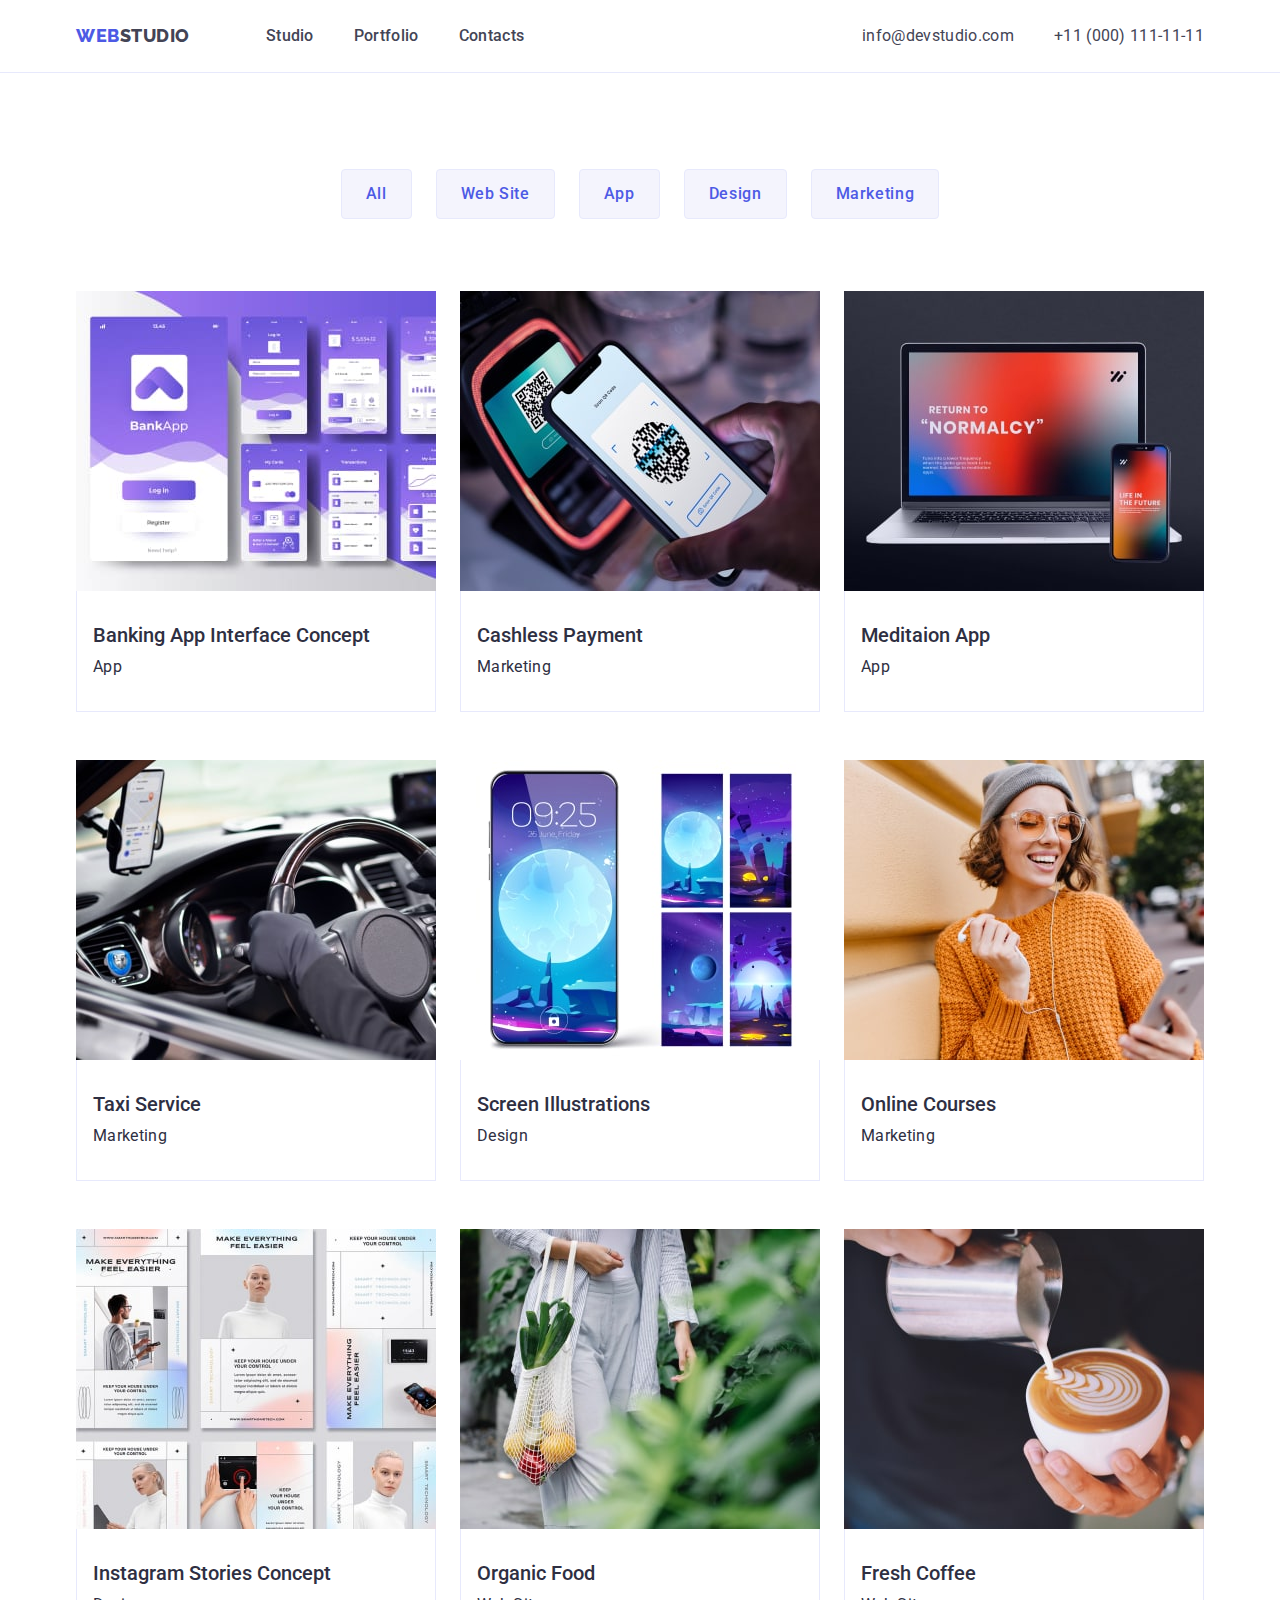
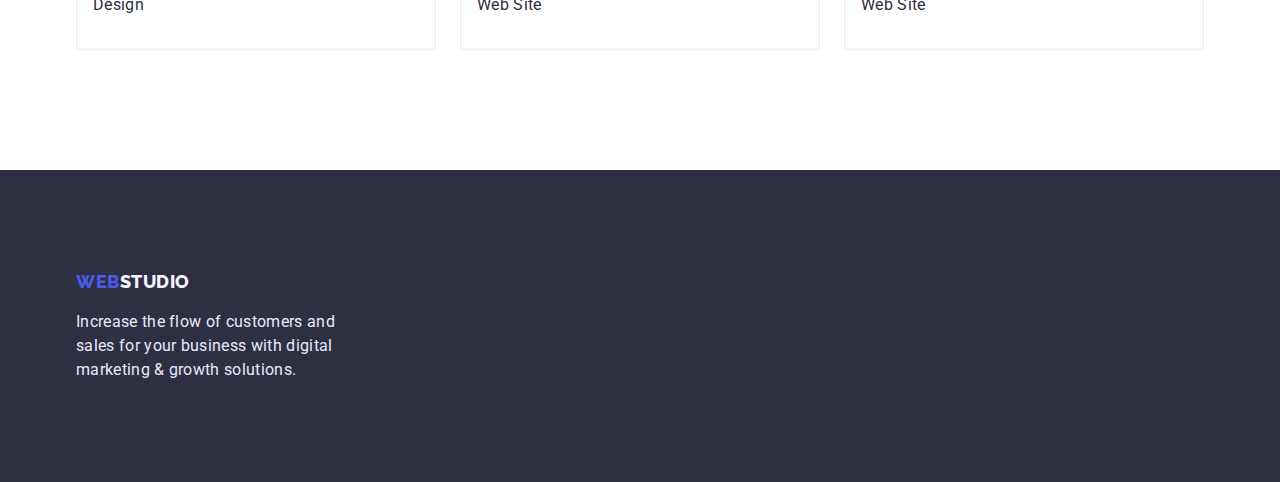
==== portfolio.html @ 17aa45d0 "Initial commit" ====
<!DOCTYPE html>
<html lang="en">
	<head>
		<meta charset="UTF-8" />
		<meta http-equiv="X-UA-Compatible" content="IE=edge" />
		<meta name="viewport" content="width=`, initial-scale=1.0" />
		<title>Portfolio</title>
		<style>
			@import url("https://fonts.googleapis.com/css2?family=Raleway:wght@800&family=Roboto:wght@400;500;700;900&display=swap");
		</style>
		<link
			rel="stylesheet"
			href="https://cdn.jsdelivr.net/npm/modern-normalize@1.1.0/modern-normalize.min.css"
		/>
		<link rel="stylesheet" href="./css/style.css" />
	</head>
	<body>
		<header class="head">
			<div class="container">
				<nav class="nav">
					<a href="./index.html" class="logo logo-link"
						><span class="logo-web">Web</span>Studio</a
					>

					<ul class="list head-nav">
						<li class="item"><a href="./index.html" class="link">Studio</a></li>
						<li class="item">
							<a href="./portfolio.html" class="link">Portfolio</a>
						</li>
						<li class="item"><a href="" class="link">Contacts</a></li>
					</ul>
				</nav>
				<address class="contact">
					<ul class="list list-contact">
						<li class="item">
							<a href="mailto:info@devstudio.com" class="link"
								>info@devstudio.com</a
							>
						</li>
						<li class="item">
							<a href="tel:+110001111111" class="link">+11 (000) 111-11-11</a>
						</li>
					</ul>
				</address>
			</div>
		</header>

		<main>
			<section class="section portfolio">
				<div class="container">
					<h1 class="visually-hidden">Portfolio</h1>
					<ul class="list portfolio-select">
						<li class="item"><button type="button">All</button></li>
						<li class="item"><button type="button">Web Site</button></li>
						<li class="item"><button type="button">App</button></li>
						<li class="item"><button type="button">Design</button></li>
						<li class="item"><button type="button">Marketing</button></li>
					</ul>
					<ul class="list portfolio-examples">
						<li class="item">
							<a href="" class="link">
								<img
									src="./images/portfolio/port1-min.jpg"
									alt="Banking App Interface Concept"
								/>
								<div class="card-exemples">
									<h3 class="section-subtitle">
										Banking App Interface Concept
									</h3>
									<p class="section-text">App</p>
								</div>
							</a>
						</li>
						<li class="item">
							<a href="" class="link">
								<img
									src="./images/portfolio/port2-min.jpg"
									width="360"
									alt="Cashless Payment"
								/>
								<div class="card-exemples">
									<h3 class="section-subtitle">Cashless Payment</h3>
									<p class="section-text">Marketing</p>
								</div>
							</a>
						</li>
						<li class="item">
							<a href="" class="link">
								<img
									src="./images/portfolio/port3-min.jpg"
									width="360"
									alt="Meditaion App"
								/>
								<div class="card-exemples">
									<h3 class="section-subtitle">Meditaion App</h3>
									<p class="section-text">App</p>
								</div>
							</a>
						</li>
						<li class="item">
							<a href="" class="link">
								<img
									src="./images/portfolio/port4-min.jpg"
									width="360"
									alt="Taxi Service"
								/>
								<div class="card-exemples">
									<h3 class="section-subtitle">Taxi Service</h3>
									<p class="section-text">Marketing</p>
								</div>
							</a>
						</li>
						<li class="item">
							<a href="" class="link">
								<img
									src="./images/portfolio/port5-min.jpg"
									width="360"
									alt="Screen Illustrations"
								/>
								<div class="card-exemples">
									<h3 class="section-subtitle">Screen Illustrations</h3>
									<p class="section-text">Design</p>
								</div>
							</a>
						</li>
						<li class="item">
							<a href="" class="link">
								<img
									src="./images/portfolio/port6-min.jpg"
									width="360"
									alt="Online Courses"
								/>
								<div class="card-exemples">
									<h3 class="section-subtitle">Online Courses</h3>
									<p class="section-text">Marketing</p>
								</div>
							</a>
						</li>
						<li class="item">
							<a href="" class="link">
								<img
									src="./images/portfolio/port7-min.jpg"
									width="360"
									alt="Instagram Stories Concept"
								/>
								<div class="card-exemples">
									<h3 class="section-subtitle">Instagram Stories Concept</h3>
									<p class="section-text">Design</p>
								</div>
							</a>
						</li>
						<li class="item">
							<a href="" class="link">
								<img
									src="./images/portfolio/port8-min.jpg"
									width="360"
									alt="Organic Food"
								/>
								<div class="card-exemples">
									<h3 class="section-subtitle">Organic Food</h3>
									<p class="section-text">Web Site</p>
								</div>
							</a>
						</li>
						<li class="item">
							<a href="" class="link">
								<img
									src="./images/portfolio/port9-min.jpg"
									width="360"
									alt="Fresh Coffee"
								/>
								<div class="card-exemples">
									<h3 class="section-subtitle">Fresh Coffee</h3>
									<p class="section-text">Web Site</p>
								</div>
							</a>
						</li>
					</ul>
				</div>
			</section>
		</main>
		<footer class="basement">
			<div class="container">
				<a href="./index.html" class="logo logo-link"
					><span class="logo-web">Web</span>Studio</a
				>
				<p class="futer-text">
					Increase the flow of customers and sales for your business with
					digital marketing & growth solutions.
				</p>
			</div>
		</footer>
	</body>
</html>
---- css/style.css ----
/* css var */
:root {
	--primari-brend: #4d5ae5;
	--pressed-state: #404bbf;
	--dark: #2e2f42;
	--success: #31d0aa;
	--text: #434455;
	--subtitl-text: #8e8f99;
	--accent: #e7e9fc;
	--light: #f4f4fd;
	--modal-overlay: #2e2f42;
	--hero-background: #2e2f42;
	--white: #ffffff;

	--margin-gap: 24px;
}

body {
	color: var(--text);
	font-family: roboto, sans-serif;
	font-size: 16px;
	background-color: var(--white);
}
.section {
	padding-top: 120px;
	padding-bottom: 120px;
}

.container {
	max-width: 1158px;
	padding-left: 15px;
	padding-right: 15px;
	margin-left: auto;
	margin-right: auto;
}

.section-title {
	color: var(--dark);
	font-size: 36px;
	text-transform: capitalize;
	text-align: center;
	line-height: 1.11;
	letter-spacing: 0.02em;

	margin-top: 0;
	margin-bottom: 72px;
}

.visually-hidden {
	position: absolute;
	width: 1px;
	height: 1px;
	margin: -1px;
	border: 0;
	padding: 0;
	white-space: nowrap;
	clip-path: inset(100%);
	clip: rect(0 0 0 0);
	overflow: hidden;
}

.section-subtitle {
	color: var(--dark);
	font-size: 20px;
	font-weight: 500;
	line-height: 1.2;
	margin-top: 0;
	margin-bottom: 8px;
}

.section-text {
	color: var(--dark);
	line-height: 1.5;
	letter-spacing: 0.02em;

	margin-top: 0;
	margin-bottom: 0;
}

.link,
.logo-link {
	display: block;
	text-decoration: none;
}

.list {
	list-style: none;
	margin-bottom: 0;
	margin-top: 0;
	padding: 0;
}

.link:focus,
.link:hover {
	color: var(--pressed-state);
}

button {
	color: var(--primari-brend);
	font-family: inherit;
	font-weight: 500;
	font-size: 16px;
	letter-spacing: 0.04em;
	line-height: 1.5;

	padding: 12px 24px;

	background-color: var(--light);
	border: 1px solid var(--accent);
	border-radius: 4px;

	cursor: pointer;
}

button:focus,
button:hover {
	background-color: var(--pressed-state);
	color: var(--white);
	border-color: var(--pressed-state);
}

img {
	display: block;
	max-width: 100%;
}

/* header */
.head {
	border-bottom: var(--accent) solid 1px;
}

.head > .container {
	display: flex;
	align-items: center;
}

/* logo */

.nav {
	display: flex;
	align-items: center;
}

.logo {
	color: inherit;
	font-family: raleway, sans-serif;
	font-weight: 800;
	font-size: 18px;
	line-height: 1.33;
	letter-spacing: 0.03em;
	text-transform: uppercase;
}

.logo-web {
	color: var(--primari-brend);
}

/* head-nav */

.head-nav {
	display: flex;
	margin-left: 76px;
}

.head-nav > .item:not(:last-child) {
	margin-right: 40px;
}

.head-nav a {
	color: inherit;
	font-weight: 500;
	line-height: 1.5;
	letter-spacing: 0.02em;

	padding-top: 24px;
	padding-bottom: 24px;
}

/* contact */

.contact {
	margin-left: auto;
}

.list-contact {
	display: flex;
}

.contact a {
	color: inherit;
	font-style: normal;
	letter-spacing: 0.02em;
	line-height: 1.5;

	padding-top: 24px;
	padding-bottom: 24px;
}

.list-contact > .item:not(:last-child) {
	margin-right: 40px;
}

/* hero*/
.hero {
	text-align: center;

	background-color: var(--hero-background);
	padding-bottom: 188px;
	padding-top: 188px;
}

.hero-title {
	color: var(--white);
	font-size: 56px;
	line-height: 1.07;
	letter-spacing: 0.02em;

	max-width: 496px;
	margin-top: 0;
	margin-bottom: 48px;
	margin-left: auto;
	margin-right: auto;
}

.hero-btn {
	color: var(--white);
	background-color: var(--primari-brend);

	min-width: 169px;
	padding: 16px 32px;

	border-radius: 4px;
	border-color: var(--primari-brend);
	box-shadow: 0 4px 4px rgba(0, 0, 0, 0.15);
}

/* features */

.section-features {
	padding-bottom: 0;
}

.features {
	display: flex;
	margin-left: calc(-1 * var(--margin-gap));
}

.features > .item {
	flex-basis: calc(100% / 4 - var(--margin-gap));
	margin-left: var(--margin-gap);
}

/* produkt */

.list-produkt {
	display: flex;
	margin-left: calc(-1 * var(--margin-gap));
}

.list-produkt > .item {
	flex-basis: calc(100% / 3 - var(--margin-gap));
	margin-left: var(--margin-gap);

	border: var(--accent) solid 1px;
}

/* team */

.team {
	background-color: var(--light);
}

.list-team {
	display: flex;
	margin-left: calc(-1 * var(--margin-gap));
	text-align: center;
}

.list-team > .item {
	flex-basis: calc(100% / 4 - var(--margin-gap));
	margin-left: var(--margin-gap);
	background-color: var(--white);

	border: #ffffff solid 1px;
	border-bottom-left-radius: 1px;
	border-bottom-right-radius: 1px;
	box-shadow: 0px 2px 1px 0px #2e2f4214, 
	0px 1px 1px 0px #2e2f4229,
		0px 1px 6px 0px #2e2f4214;
}

.card-team{
	padding-top: 32px;
	padding-bottom: 32px;
}

/* footer */

.basement {
	background-color: var(--dark);
	padding-top: 100px;
	padding-bottom: 100px;
}

.basement .logo {
	color: var(--light);
	margin-bottom: 16px;
}

.futer-text {
	color: var(--accent);
	line-height: 1.5;
	letter-spacing: 0.02em;
	margin-top: 0;
	margin-bottom: 0;
	max-width: 264px;
}

/* portfolio */

.portfolio {
	padding-top: 96px;
}

.portfolio-select {
	display: flex;
	justify-content: center;
	margin-bottom: 72px;
}
.portfolio-select > .item:not(:last-child) {
	margin-right: 24px;
}

.portfolio-examples {
	display: flex;
	flex-wrap: wrap;
}

.portfolio-examples > .item {
	flex-basis: calc(100%-2 * var(--margin-gap) / 3);
	margin-right: var(--margin-gap);
	margin-bottom: 48px;
}



.portfolio-examples > .item:nth-child(3n) {
	margin-right: 0;
}

.portfolio-examples > .item:nth-last-child(-n + 3) {
	margin-bottom: 0;
}

.card-exemples{
	padding-left: 16px;
	padding-top: 32px;
	padding-bottom: 32px;

	border-left: var(--accent) solid 1px;
	border-right: var(--accent) solid 1px;
	 border-bottom: var(--accent) solid 1px;
}
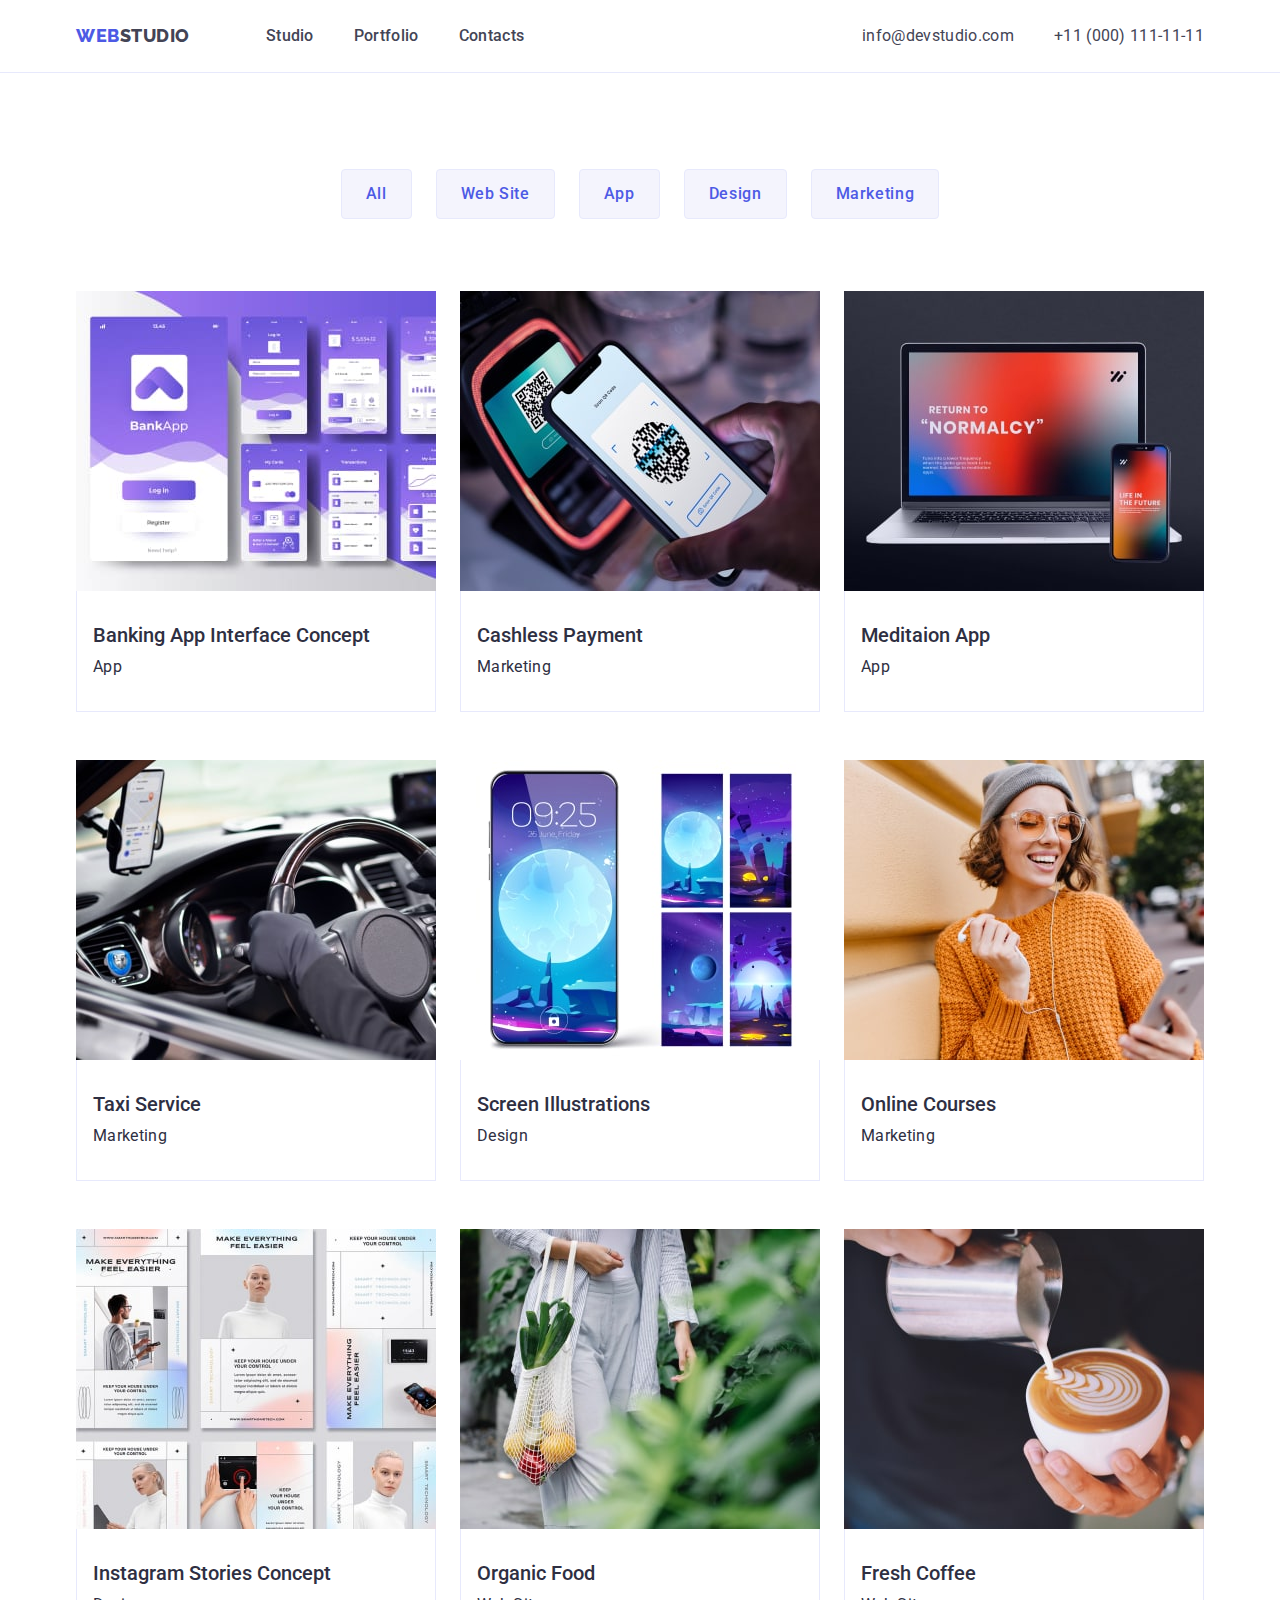
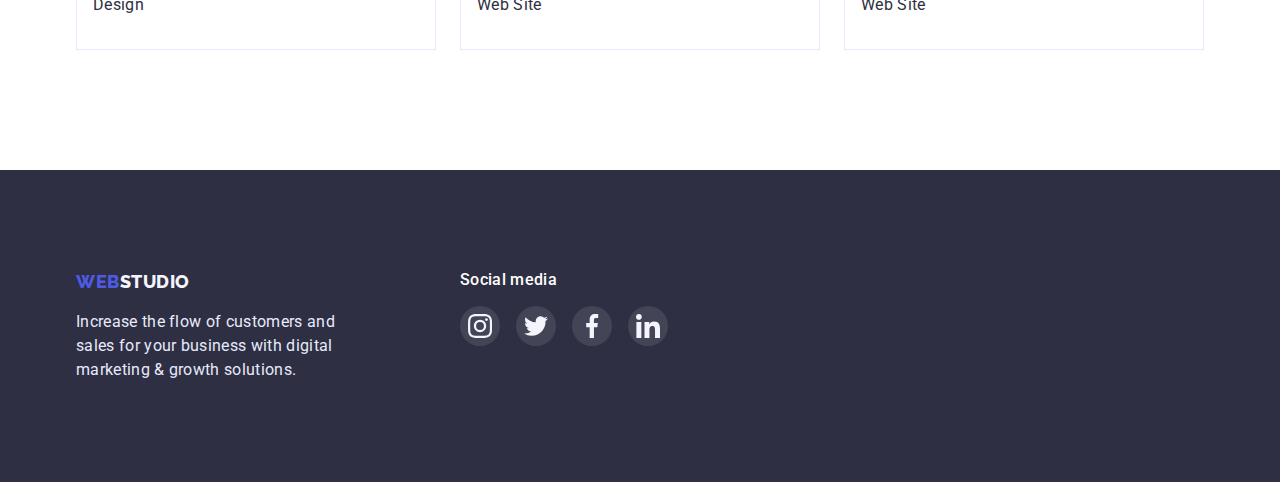
==== commit 1bb7fad2: "update html and css" ====
--- a/portfolio.html
+++ b/portfolio.html
@@ -180,14 +180,50 @@
 			</section>
 		</main>
 		<footer class="basement">
-			<div class="container">
-				<a href="./index.html" class="logo logo-link"
-					><span class="logo-web">Web</span>Studio</a
-				>
-				<p class="futer-text">
-					Increase the flow of customers and sales for your business with
-					digital marketing & growth solutions.
-				</p>
+			<div class="container container-basement">
+				<div class="description">
+					<a href="./index.html" class="logo logo-link"
+						><span class="logo-web">Web</span>Studio</a
+					>
+					<p class="futer-text">
+						Increase the flow of customers and sales for your business with digital
+						marketing & growth solutions.
+					</p>
+				</div>
+				<div class="social">
+					<h2 class="social-title">Social media</h2>
+					<ul class="list list-social">
+						<li>
+							<a href="#" class="link-social" >
+								<svg class="social-icon">
+									<use href="./images/symbol-defs.svg#icon-instagram"></use>
+								</svg>
+							</a>
+						</li>
+						<li>
+							<a href="#" class="link-social"
+								><svg class="social-icon">
+									<use href="./images/symbol-defs.svg#icon-twitter"></use>
+								</svg>
+							</a>
+						</li>
+						<li>
+							<a href="#" class="link-social"
+								><svg class="social-icon">
+									<use href="./images/symbol-defs.svg#icon-facebook"></use>
+								</svg>
+							</a>
+						</li>
+						<li>
+							<a href="#" class="link-social"
+								><svg class="social-icon">
+									<use href="./images/symbol-defs.svg#icon-linkedin"></use>
+								</svg>
+							</a>
+						</li>
+					</ul>
+
+				</div>
 			</div>
 		</footer>
 	</body>
--- a/css/style.css
+++ b/css/style.css
@@ -89,6 +89,9 @@
 	margin-top: 0;
 	padding: 0;
 }
+:focus{
+	outline: none;
+}
 
 .link:focus,
 .link:hover {
@@ -117,6 +120,8 @@
 	background-color: var(--pressed-state);
 	color: var(--white);
 	border-color: var(--pressed-state);
+	box-shadow: 0px 2px 2px 0px #0000001f, 0px 2px 1px 0px #00000014,
+		0px 3px 1px 0px #0000001a;
 }
 
 img {
@@ -125,6 +130,7 @@
 }
 
 /* header */
+
 .head {
 	border-bottom: var(--accent) solid 1px;
 }
@@ -201,12 +207,21 @@
 }
 
 /* hero*/
+
 .hero {
 	text-align: center;
-
-	background-color: var(--hero-background);
+	max-width: 1440px;
+	height: 600px;
+	margin-left: auto;
+	margin-right: auto;
 	padding-bottom: 188px;
 	padding-top: 188px;
+
+	background-color: var(--hero-background);
+	background-image: linear-gradient(rgba(46, 47, 66, 0.7), rgba(46, 47, 66, 0.7)),
+		url(../images/webstudio/hero_background-min.jpg);
+	background-position: center;
+	background-size: contain;
 }
 
 .hero-title {
@@ -250,6 +265,18 @@
 	margin-left: var(--margin-gap);
 }
 
+.features-head {
+	display: flex;
+	background-color: var(--light);
+	justify-content: center;
+	padding-bottom: 24px;
+	padding-top: 24px;
+}
+.features-icon {
+	width: 64px;
+	height: 64px;
+}
+
 /* produkt */
 
 .list-produkt {
@@ -272,26 +299,92 @@
 
 .list-team {
 	display: flex;
-	margin-left: calc(-1 * var(--margin-gap));
+	justify-content: center;
 	text-align: center;
+	gap: var(--margin-gap);
 }
 
 .list-team > .item {
 	flex-basis: calc(100% / 4 - var(--margin-gap));
-	margin-left: var(--margin-gap);
 	background-color: var(--white);
 
 	border: #ffffff solid 1px;
 	border-bottom-left-radius: 1px;
 	border-bottom-right-radius: 1px;
-	box-shadow: 0px 2px 1px 0px #2e2f4214, 
-	0px 1px 1px 0px #2e2f4229,
+	box-shadow: 0px 2px 1px 0px #2e2f4214, 0px 1px 1px 0px #2e2f4229,
 		0px 1px 6px 0px #2e2f4214;
 }
 
-.card-team{
+.card-team {
 	padding-top: 32px;
 	padding-bottom: 32px;
+}
+.list-team-social-icon {
+	max-width: 100%;
+	display: flex;
+	justify-content: center;
+	gap: var(--margin-gap);
+	margin-top: 8px;
+	padding-left: 16px;
+	padding-right: 16px;
+}
+
+.list-team-social-icon a {
+	display: flex;
+	width: 40px;
+	height: 40px;
+
+	background-color: var(--primari-brend);
+	border-radius: 50%;
+	justify-content: center;
+	align-items: center;
+}
+
+.list-team-social-icon a:hover,
+.list-team-social-icon a:focus {
+	background-color: var(--pressed-state);
+}
+
+.team-social-icon {
+	width: 16px;
+	height: 16px;
+	fill: var(--white);
+}
+/* customers */
+
+.list-customers {
+	display: flex;
+	flex-wrap: wrap;
+	width: 100%;
+	justify-content: center;
+	gap: var(--margin-gap);
+	margin-left: auto;
+	margin-right: auto;
+}
+
+.link-customers {
+	display: flex;
+	width: 168px;
+	height: 88px;
+
+	align-items: center;
+	justify-content: center;
+
+	border: 1px solid var(--subtitl-text);
+	border-radius: 4px;
+	color: var(--subtitl-text);
+}
+
+.link-customers:hover,
+.link-customers:focus {
+	border-color: var(--pressed-state);
+	color: var(--pressed-state);
+}
+
+.icon-customers {
+	fill: currentColor;
+	width: 105px;
+	height: 56px;
 }
 
 /* footer */
@@ -316,6 +409,50 @@
 	max-width: 264px;
 }
 
+.container-basement {
+	display: flex;
+}
+
+.social {
+	margin-left: 120px;
+}
+.social-title {
+	font-size: 16px;
+	font-weight: 500;
+	line-height: 1.28;
+	letter-spacing: 0.02em;
+	color: var(--white);
+	margin-top: 0;
+	margin-bottom: 16px;
+}
+
+.list-social {
+	display: flex;
+	gap: 16px;
+}
+
+.link-social {
+	display: flex;
+	width: 40px;
+	height: 40px;
+	justify-content: center;
+	align-items: center;
+	background-color: rgba(255, 255, 255, 0.1);
+	border-radius: 50%;
+}
+
+.social-icon {
+	width: 24px;
+	height: 24px;
+
+	fill: var(--light);
+}
+
+.link-social:hover,
+.link-social:focus {
+	background-color: var(--success);
+}
+
 /* portfolio */
 
 .portfolio {
@@ -327,6 +464,7 @@
 	justify-content: center;
 	margin-bottom: 72px;
 }
+
 .portfolio-select > .item:not(:last-child) {
 	margin-right: 24px;
 }
@@ -342,7 +480,11 @@
 	margin-bottom: 48px;
 }
 
-
+.portfolio-examples > .item:hover,
+.portfolio-examples > .item:focus {
+	box-shadow: 0px 2px 1px 0px #2e2f4214, 0px 1px 1px 0px #2e2f4229,
+		0px 1px 6px 0px #2e2f4214;
+}
 
 .portfolio-examples > .item:nth-child(3n) {
 	margin-right: 0;
@@ -352,13 +494,12 @@
 	margin-bottom: 0;
 }
 
-.card-exemples{
+.card-exemples {
 	padding-left: 16px;
 	padding-top: 32px;
 	padding-bottom: 32px;
 
 	border-left: var(--accent) solid 1px;
 	border-right: var(--accent) solid 1px;
-	 border-bottom: var(--accent) solid 1px;
-}
-
+	border-bottom: var(--accent) solid 1px;
+}
